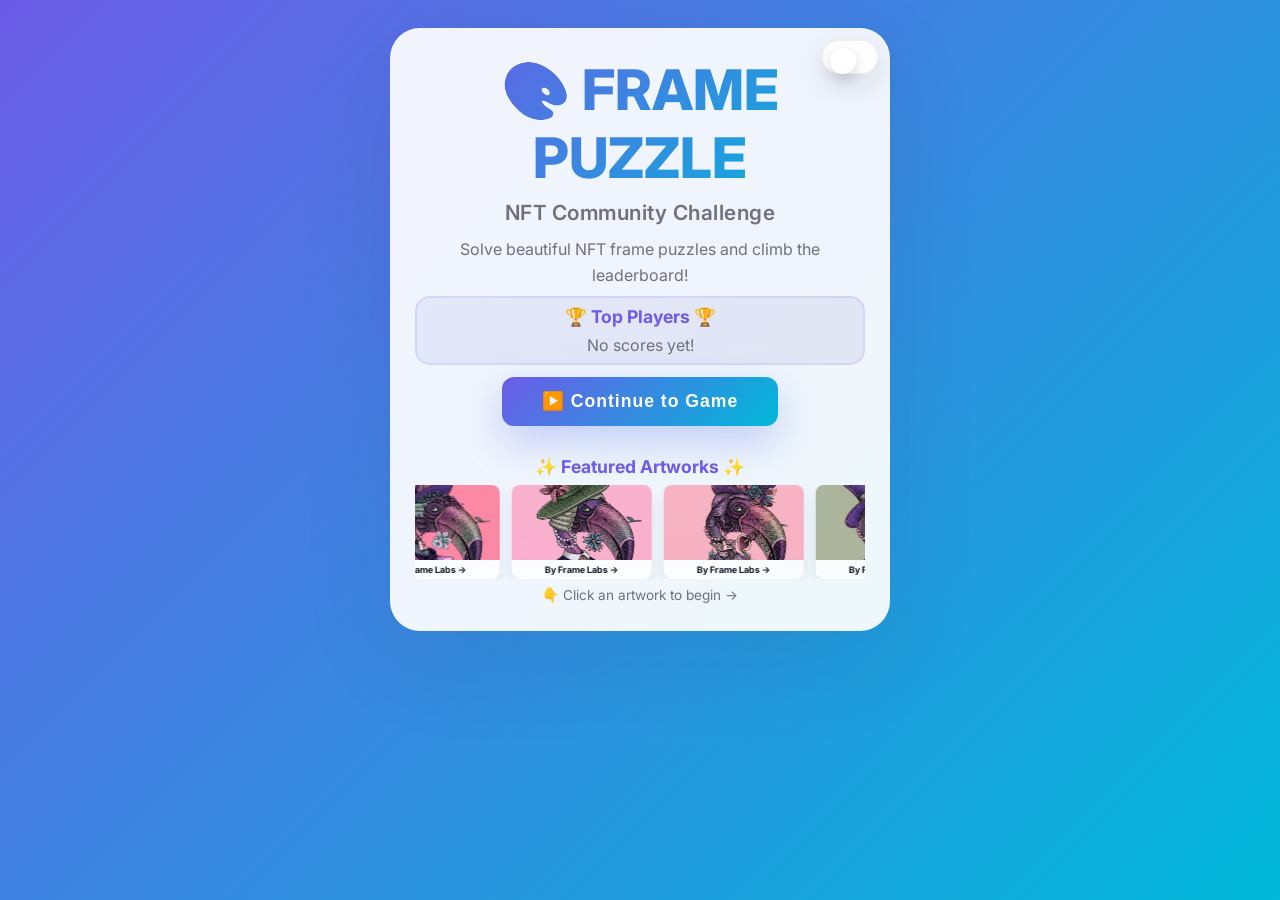
==== game.html @ 9a9d03a5 "first commit" ====
<!DOCTYPE html>
<html lang="en">
<head>
    <meta charset="UTF-8">
    <meta name="viewport" content="width=device-width, initial-scale=1.0">
    <title>🎨 Frame Puzzle - NFT Community</title>
    <link rel="stylesheet" href="styles.css">
    <link href="https://fonts.googleapis.com/css2?family=Inter:wght@400;600;700;800&display=swap" rel="stylesheet">
</head>
<body>
    <div class="background"></div>
    
    <!-- (toggle moved into frames) -->
    
    <!-- Start Screen -->
    <div class="start-screen" id="startScreen">
        <div class="start-modal">
            <div class="start-title">🎨 FRAME PUZZLE</div>
                <button id="darkModeToggle" class="dark-mode-toggle" onclick="toggleDarkMode()" aria-pressed="false" aria-label="Toggle dark mode" title="Toggle dark mode">
                    <span class="toggle-track" aria-hidden="true">
                        <span class="toggle-icon sun">☀️</span>
                        <span class="toggle-icon moon">🌙</span>
                        <span class="toggle-knob" aria-hidden="true"></span>
                    </span>
                </button>
            <div class="start-subtitle">NFT Community Challenge</div>
            <p class="start-description">Solve beautiful NFT frame puzzles and climb the leaderboard!</p>
            
            <!-- Leaderboard Section on Front Page -->
            <div class="front-page-leaderboard">
                <h3>🏆 Top Players 🏆</h3>
                <div class="leaderboard-list-front" id="leaderboardListFront"></div>
            </div>
            
            <!-- Action Buttons -->
            <div class="front-page-buttons">
                <button class="btn-start" onclick="goToGame()" aria-label="Continue to game" title="Continue to game">▶️ Continue to Game</button>
            </div>
            
            <!-- Art Gallery -->
            <div class="art-gallery" id="artGallery"></div>
            
            <p class="start-footer">👇 Click an artwork to begin →</p>
        </div>
    </div>
    
    <div class="container" id="gameContainer" style="display: none;">
            <div class="header">            <button class="btn-back" onclick="stopGame()" aria-label="Back" title="Back to home">←</button>            <div class="title">🎨 FRAME PUZZLE</div>
                <!-- dark-mode toggle is a single movable element (re-parented by JS) --> 
            <div class="subtitle">NFT Community Challenge</div>
            <div class="art-indicator" id="artIndicator">🎲 Ready to play</div>
        </div>

        <div class="stats-container">
            <div class="stat-box">
                <div class="stat-label">MOVES</div>
                <div class="stat-value" id="moveCount">0</div>
            </div>
            <div class="stat-box">
                <div class="stat-label">TIME</div>
                <div class="stat-value" id="timer">0:00</div>
            </div>
            <div class="stat-box">
                <div class="stat-label">BEST</div>
                <div class="stat-value" id="bestMoves">-</div>
            </div>
        </div>

        <div class="controls">
            <select class="difficulty-select" id="difficultySelect" onchange="changeDifficulty()">
                <option value="3">3×3 (Easy)</option>
                <option value="4" selected>4×4 (Medium)</option>
                <option value="5">5×5 (Hard)</option>
            </select>
            <button class="btn-primary" onclick="shufflePuzzle()">🔀 SHUFFLE</button>
            <button class="btn-secondary" onclick="resetGame()">🔄 RESET</button>
            <button class="btn-start-game" onclick="startTimer()">▶️ START</button>
            <button class="btn-stop" onclick="pauseGame()">⏹️ STOP</button>
        </div>

        <div class="puzzle-container">
            <div class="message" id="message"></div>
            <div class="puzzle-grid grid-4" id="puzzleGrid"></div>
            <div class="completion-badge" id="completionBadge">
                ✨ PUZZLE COMPLETED! ✨<br>
                <span id="finalStats"></span>
            </div>
        </div>

        <div id="imagePreview" class="image-preview" style="display: none;">
            <p>Complete Image Preview</p>
            <img id="previewImage" src="" alt="Complete puzzle preview">
        </div>

        <div class="keyboard-hint">
            💡 Click tiles or use arrow keys to move
        </div>

        <div class="leaderboard-section">
            <div class="leaderboard-title">🏆 LEADERBOARD 🏆</div>
            
            <div class="name-input-section">
                <input 
                    type="text" 
                    id="playerName" 
                    class="name-input" 
                    placeholder="Your X username (e.g., @nftfanatic)"
                    maxlength="20"
                >
                <button class="btn-name" onclick="submitScore()">Save Score</button>
            </div>
            
            <!-- Score Card Section -->
            <div class="x-post-section" id="xPostSection" style="display: none;">
                <div class="x-post-container">
                    <div class="x-post-header">🎉 Score Saved!</div>
                    <div class="x-post-content" id="xPostContent"></div>
                </div>
            </div>

            <div class="leaderboard-list" id="leaderboardList">
                <div class="empty-leaderboard">📊 No scores yet. Be the first!</div>
            </div>
        </div>
    <!-- Modal & Toast roots -->
    <div id="modalRoot"></div>
    <div id="toastRoot" aria-live="polite" aria-atomic="true"></div>

    <script src="script.js"></script>
</body>
</html>
---- styles.css ----
* {
    margin: 0;
    padding: 0;
    box-sizing: border-box;
}

:root {
    --font-sans: 'Inter', 'Segoe UI', Tahoma, Geneva, Verdana, sans-serif;
    --bg-gradient-1: #6C5CE7; /* indigo */
    --bg-gradient-2: #00B8D9; /* teal */
    --accent-1: #FF6B6B; /* warm accent */
    --accent-2: #F093FB; /* secondary accent */
    --text-primary: #0f1724;
    --text-secondary: #6b7280;
    --bg-primary: rgba(255,255,255,0.92);
    --bg-secondary: rgba(255,255,255,0.7);
    --border-color: rgba(108,92,231,0.12);
    --shadow-color: rgba(12,20,40,0.08);
    --glass-bg: rgba(255,255,255,0.55);
}

body.dark-mode {
    --bg-gradient-1: #1a1a2e;
    --bg-gradient-2: #16213e;
    --text-primary: #e0e0e0;
    --text-secondary: #b0b0b0;
    --bg-primary: #0f0f1e;
    --bg-secondary: #1a1a2e;
    --border-color: rgba(102, 126, 234, 0.3);
    --shadow-color: rgba(0, 0, 0, 0.5);
    --title-gradient-1: #667eea;
    --title-gradient-2: #764ba2;
    /* dark mode color tokens */
}

html {
    overflow-y: auto;
    height: 100%;
}

body {
    font-family: var(--font-sans);
    background: linear-gradient(135deg, var(--bg-gradient-1) 0%, var(--bg-gradient-2) 100%);
    min-height: 100vh;
    padding: 20px;
    color: var(--text-primary);
    transition: background 0.3s ease;
    -webkit-font-smoothing: antialiased;
    -moz-osx-font-smoothing: grayscale;
    overflow-y: auto;
}

.background {
    position: fixed;
    top: 0;
    left: 0;
    right: 0;
    bottom: 0;
    background: linear-gradient(135deg, var(--bg-gradient-1) 0%, var(--bg-gradient-2) 100%);
    z-index: -1;
    transition: background 0.3s ease;
}

/* Dark Mode Toggle (modern pill) */
.dark-mode-toggle {
    position: fixed;
    top: 14px;
    right: 14px;
    width: 56px;
    height: 34px;
    border-radius: 999px;
    background: rgba(255,255,255,0.14);
    border: 1px solid rgba(255,255,255,0.16);
    display: inline-flex;
    align-items: center;
    padding: 3px;
    cursor: pointer;
    z-index: 1100;
    transition: background 0.22s ease, transform 0.12s ease;
    box-shadow: 0 6px 18px rgba(2,6,23,0.10);
}

.dark-mode-toggle:hover { transform: scale(1.03); }

.dark-mode-toggle .toggle-track {
    position: relative;
    width: 100%;
    height: 100%;
    display: flex;
    align-items: center;
    justify-content: space-between;
    padding: 0 8px;
}

.dark-mode-toggle .toggle-icon {
    font-size: 15px;
    line-height: 1;
    pointer-events: none;
    user-select: none;
    transition: opacity 0.18s ease, transform 0.18s ease;
}

/* show sun in light mode, moon in dark mode */
.dark-mode-toggle .toggle-icon.sun { color: #FFD166; opacity: 1; transform: translateX(0); }
.dark-mode-toggle .toggle-icon.moon { color: #6C5CE7; opacity: 0; transform: translateX(6px); }

.dark-mode-toggle .toggle-knob {
    position: absolute;
    width: 26px;
    height: 26px;
    border-radius: 50%;
    background: #fff;
    top: 4px;
    left: 4px;
    box-shadow: 0 6px 14px rgba(2,6,23,0.14);
    transition: transform 0.22s cubic-bezier(.2,.9,.3,1), background 0.22s ease, left 0.22s ease;
}

.dark-mode-toggle.on {
    background: rgba(20,20,30,0.92);
    border-color: rgba(255,255,255,0.06);
}

.dark-mode-toggle.on .toggle-knob {
    transform: translateX(22px);
    background: linear-gradient(135deg,#222,#0b0b10);
}

.dark-mode-toggle.on .toggle-icon.sun { opacity: 0; transform: translateX(-6px); }
.dark-mode-toggle.on .toggle-icon.moon { opacity: 1; transform: translateX(0); color: #FFD1FA; }

.dark-mode-toggle:focus-visible {
    outline: 3px solid rgba(102,126,234,0.22);
    outline-offset: 4px;
    border-radius: 999px;
}

/* Position toggle inside white frames when `in-frame` class is used */
.dark-mode-toggle.in-frame {
    position: absolute;
    top: 12px;
    right: 12px;
    z-index: 1200;
}

/* If a toggle element exists inside the frames, position it absolutely there */
.start-modal .dark-mode-toggle,
.container .dark-mode-toggle {
    position: absolute;
    top: 12px;
    right: 12px;
    z-index: 1200;
}

/* Ensure toggle is visually distinct when placed inside frames */
.start-modal .dark-mode-toggle,
.header .dark-mode-toggle {
    background: rgba(255,255,255,0.9);
    border: 1px solid rgba(15,23,36,0.06);
    box-shadow: 0 10px 30px rgba(2,6,23,0.12);
    color: var(--text-primary);
}

/* header-size/positioning adaptations handled by layout (no inline overrides) */

/* Align dark-mode toggle vertically with the back button on the game page */
#gameContainer .dark-mode-toggle,
#gameContainer .dark-mode-toggle.in-frame {
    position: absolute;
    top: 14px;
    right: 14px;
    z-index: 1200;
}

.btn-back {
    position: fixed;
    top: 14px;
    left: 14px;
    width: 44px;
    height: 44px;
    background: linear-gradient(135deg, var(--bg-gradient-1) 0%, var(--bg-gradient-2) 100%);
    color: white;
    border: none;
    border-radius: 12px;
    padding: 0;
    display: inline-flex;
    align-items: center;
    justify-content: center;
    font-weight: 800;
    cursor: pointer;
    font-size: 1.1em;
    transition: transform 0.18s ease, box-shadow 0.18s ease;
    z-index: 1100;
    box-shadow: 0 8px 22px rgba(0, 0, 0, 0.22);
}

.btn-back:hover {
    transform: scale(1.04);
    box-shadow: 0 10px 28px rgba(0, 0, 0, 0.28);
}

.btn-back:active {
    transform: scale(0.98);
}

/* removed legacy .dark-mode-toggle pseudo content; JS controls state now */

/* Start Screen */
.start-screen {
    position: fixed;
    top: 0;
    left: 0;
    right: 0;
    bottom: 0;
    background: linear-gradient(135deg, var(--bg-gradient-1) 0%, var(--bg-gradient-2) 100%);
    display: flex;
    justify-content: center;
    align-items: flex-start;
    z-index: 999;
    transition: opacity 0.3s ease;
    padding: 28px 18px; /* allow breathing room and scrolling */
    overflow-y: auto;
    -webkit-overflow-scrolling: touch;
}

.start-screen.hidden {
    display: none;
}

.start-modal {
    background: var(--bg-primary);
    border-radius: 30px;
    padding: 28px 25px;
    text-align: center;
    max-width: 500px;
    width: 90%;
    box-shadow: 0 30px 100px var(--shadow-color);
    animation: modalSlideIn 0.5s cubic-bezier(0.34, 1.56, 0.64, 1);
    max-height: calc(100vh - 20px);
    overflow-y: auto;
    overflow-x: hidden;
    position: relative;
}

/* Ensure modal content scrollbars are lightweight on touch devices */
.start-modal::-webkit-scrollbar { height: 8px; width: 8px; }
.start-modal::-webkit-scrollbar-thumb { background: rgba(0,0,0,0.12); border-radius: 6px; }

@media (max-width: 480px) {
    .start-modal { padding: 28px 18px; border-radius: 18px; }
}

@keyframes modalSlideIn {
    from {
        opacity: 0;
        transform: scale(0.9) translateY(20px);
    }
    to {
        opacity: 1;
        transform: scale(1) translateY(0);
    }
}

.start-title {
    font-size: 3.5em;
    font-weight: 800;
    background: linear-gradient(135deg, var(--bg-gradient-1) 0%, var(--bg-gradient-2) 100%);
    -webkit-background-clip: text;
    -webkit-text-fill-color: transparent;
    background-clip: text;
    margin-bottom: 8px;
}

.dark-mode .start-title {
    background: linear-gradient(135deg, var(--title-gradient-1) 0%, var(--title-gradient-2) 100%);
    -webkit-background-clip: text;
    -webkit-text-fill-color: transparent;
    background-clip: text;
}

.start-subtitle {
    font-size: 1.3em;
    color: var(--text-secondary);
    margin-bottom: 12px;
    font-weight: 600;
    letter-spacing: 0.5px;
}

.start-description {
    font-size: 1em;
    color: var(--text-secondary);
    margin-bottom: 8px;
    line-height: 1.6;
}

.btn-start {
    background: linear-gradient(135deg, var(--bg-gradient-1) 0%, var(--bg-gradient-2) 100%);
    color: white;
    border: none;
    padding: 14px 40px;
    font-size: 1.1em;
    font-weight: 800;
    border-radius: 12px;
    cursor: pointer;
    box-shadow: 0 15px 40px rgba(102, 126, 234, 0.35);
    transition: all 0.3s ease;
    letter-spacing: 1px;
    margin-bottom: 10px;
}

.btn-start:hover {
    transform: translateY(-5px);
    box-shadow: 0 20px 50px rgba(102, 126, 234, 0.5);
}

.btn-start:active {
    transform: translateY(-2px);
}

.start-footer {
    font-size: 0.85em;
    color: var(--text-secondary);
    margin-top: 8px;
}

.front-page-leaderboard {
    background: linear-gradient(135deg, rgba(102, 126, 234, 0.1) 0%, rgba(118, 75, 162, 0.1) 100%);
    border-radius: 15px;
    padding: 8px;
    margin: 6px 0;
    border: 2px solid var(--border-color);
}

.front-page-leaderboard h3 {
    text-align: center;
    color: var(--bg-gradient-1);
    margin-bottom: 8px;
    font-size: 1.1em;
}

.leaderboard-list-front {
    max-height: 250px;
    overflow-y: auto;
}

.front-page-buttons {
    display: flex;
    gap: 12px;
    justify-content: center;
    margin: 12px 0 20px 0;
}

.btn-continue-game,
.btn-more-entries {
    padding: 14px 24px;
    border: none;
    border-radius: 12px;
    font-weight: 700;
    cursor: pointer;
    font-size: 0.95em;
    transition: all 0.3s ease;
    flex: 1;
    max-width: 200px;
}

.btn-continue-game {
    background: linear-gradient(135deg, #667eea 0%, #764ba2 100%);
    color: white;
    box-shadow: 0 4px 15px rgba(102, 126, 234, 0.3);
}

.btn-continue-game:hover {
    transform: translateY(-3px);
    box-shadow: 0 8px 25px rgba(102, 126, 234, 0.5);
}

.btn-more-entries {
    background: linear-gradient(135deg, #f093fb 0%, #f5576c 100%);
    color: white;
    box-shadow: 0 4px 15px rgba(245, 87, 108, 0.3);
}

.btn-more-entries:hover {
    transform: translateY(-3px);
    box-shadow: 0 8px 25px rgba(245, 87, 108, 0.5);
}

.art-gallery {
    margin: 6px 0 4px 0;
    max-height: 130px;
    overflow: hidden;
}

.gallery-title {
    font-size: 1.1em;
    font-weight: 700;
    color: var(--bg-gradient-1);
    text-align: center;
    margin-bottom: 8px;
}

.gallery-grid {
    display: grid;
    grid-template-columns: repeat(3, 1fr);
    gap: 12px;
}

/* Film-strip / marquee styles */
.film-strip {
    width: 100%;
    overflow: hidden;
    margin: 0;
}
.film-track {
    display: flex;
    gap: 12px;
    align-items: center;
    animation: none;
    will-change: transform;
}
.film-item {
    flex: 0 0 auto;
    width: 140px;
    border-radius: 8px;
    overflow: hidden;
    cursor: pointer;
    background: var(--bg-secondary);
    box-shadow: 0 6px 15px rgba(0,0,0,0.08);
    transition: transform 0.18s ease;
}
.film-item:hover { transform: translateY(-4px); }
.film-img {
    width: 100%;
    height: 75px;
    object-fit: cover;
    display: block;
}
.film-artist {
    padding: 4px 6px;
    font-size: 0.75em;
    font-weight: 700;
    color: var(--text-primary);
    background: linear-gradient(180deg, rgba(255,255,255,0.02), rgba(255,255,255,0.03));
    text-align: center;
}

/* Ensure artist link text inside film items follows theme text color (visible in light & dark) */
.film-artist .artist-link {
    color: var(--text-primary);
    text-decoration: none;
}
.film-strip:hover .film-track { animation-play-state: paused; }

@keyframes filmScroll {
    from { transform: translateX(-50%); }
    to   { transform: translateX(0); }
}

@media (max-width: 700px) {
    .film-item { width: 160px; }
    .film-img { height: 100px; }
}

.film-item:focus-visible {
    outline: 3px solid rgba(102,126,234,0.28);
    outline-offset: 4px;
    border-radius: 8px;
}

.gallery-item {
    position: relative;
    cursor: pointer;
    border-radius: 10px;
    overflow: hidden;
    transition: transform 0.3s ease, box-shadow 0.3s ease;
    border: 2px solid var(--border-color);
}

.gallery-item:hover {
    transform: scale(1.05);
    box-shadow: 0 8px 20px rgba(102, 126, 234, 0.4);
}

.gallery-img {
    width: 100%;
    height: 120px;
    object-fit: cover;
    display: block;
}

.gallery-artist {
    position: absolute;
    bottom: 0;
    left: 0;
    right: 0;
    background: linear-gradient(to top, rgba(0, 0, 0, 0.8), transparent);
    padding: 8px;
    text-align: center;
}

.artist-link {
    font-size: 0.75em;
    color: white;
    text-decoration: none;
    font-weight: 700;
    display: block;
    transition: all 0.3s ease;
}

.artist-link:hover {
    color: var(--bg-gradient-1);
    text-decoration: underline;
}

.container {
    max-width: 700px;
    margin: 0 auto;
    background: var(--bg-primary);
    border-radius: 25px;
    padding: 40px;
    box-shadow: 0 25px 80px var(--shadow-color);
    backdrop-filter: blur(10px);
    transition: background 0.3s ease;
    position: relative;
}

.header {
    text-align: center;
    margin-bottom: 35px;
    position: relative;
}

.title {
    font-size: 3em;
    background: linear-gradient(135deg, var(--bg-gradient-1) 0%, var(--bg-gradient-2) 100%);
    -webkit-background-clip: text;
    -webkit-text-fill-color: transparent;
    background-clip: text;
    margin-bottom: 10px;
    font-weight: 800;
    text-shadow: none;
}

.subtitle {
    color: var(--text-secondary);
    font-size: 1.1em;
    margin-bottom: 15px;
    font-weight: 500;
}

.art-indicator {
    color: white;
    font-size: 0.95em;
    font-weight: 600;
    padding: 12px 20px;
    background: linear-gradient(135deg, var(--bg-gradient-1) 0%, var(--bg-gradient-2) 100%);
    border-radius: 10px;
    display: inline-block;
    box-shadow: 0 5px 15px rgba(102, 126, 234, 0.3);
}

.stats-container {
    display: grid;
    grid-template-columns: 1fr 1fr 1fr;
    gap: 15px;
    margin-bottom: 30px;
}

.stat-box {
    background: linear-gradient(135deg, var(--bg-gradient-1) 0%, var(--bg-gradient-2) 100%);
    color: white;
    padding: 20px;
    border-radius: 15px;
    text-align: center;
    box-shadow: 0 8px 20px rgba(102, 126, 234, 0.35);
}

.stat-label {
    font-size: 0.9em;
    opacity: 0.9;
    margin-bottom: 8px;
    font-weight: 600;
    letter-spacing: 1px;
}

.stat-value {
    font-size: 2em;
    font-weight: 800;
    line-height: 1;
}

.controls {
    display: grid;
    grid-template-columns: 1fr 1fr;
    gap: 12px;
    margin-bottom: 30px;
}

.difficulty-select {
    grid-column: 1 / -1;
    padding: 12px;
    border: 2px solid var(--bg-gradient-1);
    border-radius: 10px;
    font-size: 1em;
    cursor: pointer;
    background: var(--bg-primary);
    color: var(--text-primary);
    transition: all 0.3s ease;
    font-weight: 600;
}

.difficulty-select:hover {
    border-color: var(--bg-gradient-2);
    box-shadow: 0 5px 15px rgba(102, 126, 234, 0.25);
}

.difficulty-select:focus {
    outline: none;
    box-shadow: 0 0 0 3px rgba(102, 126, 234, 0.2);
}

button {
    padding: 14px 20px;
    border: none;
    border-radius: 10px;
    font-size: 1em;
    font-weight: 700;
    cursor: pointer;
    transition: all 0.3s ease;
    box-shadow: 0 6px 18px var(--shadow-color);
}

.btn-primary {
    background: linear-gradient(135deg, rgba(108,92,231,0.95) 0%, rgba(0,184,217,0.95) 100%);
    color: white;
    flex: 1;
    border: 1px solid rgba(255,255,255,0.06);
    backdrop-filter: blur(6px);
    box-shadow: 0 8px 28px rgba(108,92,231,0.18);
}

.btn-primary:hover {
    transform: translateY(-3px);
    box-shadow: 0 10px 25px rgba(102, 126, 234, 0.45);
}

.btn-primary:active {
    transform: translateY(-1px);
}

.btn-secondary {
    background: linear-gradient(180deg, rgba(255,255,255,0.78), rgba(255,255,255,0.66));
    color: var(--text-primary);
    flex: 1;
    border: 1px solid rgba(15,23,36,0.06);
    font-weight: 600;
    box-shadow: inset 0 1px 0 rgba(255,255,255,0.6);
}

.btn-secondary:hover {
    background: rgba(102, 126, 234, 0.1);
    border-color: var(--bg-gradient-1);
}

.btn-start-game {
    background: linear-gradient(135deg, #00D084 0%, #00B86C 100%);
    color: white;
    flex: 1;
    font-weight: 800;
    padding: 12px 18px;
    border-radius: 12px;
    box-shadow: 0 8px 24px rgba(0,184,217,0.14);
}

.btn-start-game:hover { transform: translateY(-4px); }
.btn-start-game:active { transform: translateY(-2px); }

.btn-stop {
    background: linear-gradient(135deg, var(--accent-1) 0%, #ee5a6f 100%);
    color: white;
    flex: 1;
    font-weight: 800;
    padding: 12px 18px;
    border-radius: 12px;
    box-shadow: 0 8px 24px rgba(255,107,107,0.14);
}
.btn-stop:hover { transform: translateY(-4px); }
.btn-stop:active { transform: translateY(-2px); }

.puzzle-container {
    background: var(--bg-secondary);
    border-radius: 20px;
    padding: 25px;
    margin-bottom: 30px;
    box-shadow: inset 0 2px 10px rgba(0, 0, 0, 0.05);
    border: 2px solid var(--border-color);
    transition: background 0.3s ease;
}

/* Modal and Toast styles */
.modal-backdrop {
    position: fixed;
    inset: 0;
    background: rgba(2,6,23,0.6);
    display: flex;
    align-items: center;
    justify-content: center;
    z-index: 2000;
    opacity: 0;
    animation: fadeInBackdrop 0.18s ease forwards;
}
.modal-window {
    background: var(--bg-primary);
    color: var(--text-primary);
    border-radius: 14px;
    padding: 20px;
    width: 90%;
    max-width: 520px;
    box-shadow: 0 20px 60px rgba(12,20,40,0.25);
    border: 1px solid var(--border-color);
    transform: translateY(12px) scale(0.98);
    opacity: 0;
    animation: popIn 0.22s 0.06s cubic-bezier(0.2, 0.9, 0.2, 1) forwards;
}
.modal-title { font-weight: 800; margin-bottom: 8px; }
.modal-body { margin-bottom: 16px; color: var(--text-secondary); line-height: 1.5; }
.modal-actions { display:flex; gap:12px; justify-content:flex-end; }
.modal-btn { padding:10px 14px; border-radius:10px; font-weight:700; cursor:pointer; }
.modal-btn.confirm { background: linear-gradient(135deg,var(--bg-gradient-1),var(--bg-gradient-2)); color:#fff; }
.modal-btn.cancel { background: transparent; border:1px solid var(--border-color); color:var(--text-primary); }

.modal-btn:focus-visible {
    outline: 3px solid rgba(102,126,234,0.22);
    outline-offset: 3px;
    border-radius: 10px;
}

@keyframes fadeInBackdrop {
    from { opacity: 0; }
    to { opacity: 1; }
}

@keyframes fadeOutBackdrop {
    from { opacity: 1; }
    to { opacity: 0; }
}

@keyframes popIn {
    from { opacity: 0; transform: translateY(14px) scale(0.98); }
    to   { opacity: 1; transform: translateY(0) scale(1); }
}

.toast {
    position: fixed;
    right: 24px;
    bottom: 24px;
    min-width: 220px;
    max-width: 360px;
    padding: 12px 16px;
    border-radius: 10px;
    color: #fff;
    box-shadow: 0 10px 30px rgba(2,6,23,0.3);
    z-index: 3000;
    opacity: 0;
    transform: translateY(10px);
    transition: all 0.35s ease;
}
.toast.show { opacity: 1; transform: translateY(0); }
.toast.success { background: linear-gradient(135deg,#00D084,#00B86C); }
.toast.error { background: linear-gradient(135deg,#FF6B6B,#EE5A6F); }
.toast.info { background: linear-gradient(135deg,#667EEA,#764BA2); }

/* Tweak front buttons */
.btn-continue-game { border: none; padding: 12px 18px; border-radius: 12px; font-weight: 800; }
.btn-more-entries { border: none; padding: 12px 18px; border-radius: 12px; font-weight: 700; }


.puzzle-grid {
    display: grid;
    gap: 10px;
    aspect-ratio: 1;
    padding: 15px;
    background: linear-gradient(135deg, var(--bg-secondary) 0%, rgba(102, 126, 234, 0.05) 100%);
    border-radius: 15px;
    box-shadow: inset 0 4px 15px rgba(0, 0, 0, 0.08);
}

.puzzle-grid.grid-3 {
    grid-template-columns: repeat(3, 1fr);
}

.puzzle-grid.grid-4 {
    grid-template-columns: repeat(4, 1fr);
}

.puzzle-grid.grid-5 {
    grid-template-columns: repeat(5, 1fr);
}

.tile {
    background-size: cover;
    background-position: center;
    border-radius: 12px;
    cursor: pointer;
    transition: all 0.15s cubic-bezier(0.34, 1.56, 0.64, 1);
    user-select: none;
    box-shadow: 0 8px 20px rgba(102, 126, 234, 0.35), inset 0 1px 2px rgba(255, 255, 255, 0.3);
    border: none;
    font-weight: 700;
    color: rgba(255, 255, 255, 0.95);
    text-shadow: 2px 2px 4px rgba(0, 0, 0, 0.6);
    font-size: 1.2em;
    display: flex;
    justify-content: center;
    align-items: center;
    position: relative;
}

.tile::before {
    content: '';
    position: absolute;
    inset: 0;
    background: linear-gradient(135deg, rgba(255, 255, 255, 0.1) 0%, transparent 100%);
    border-radius: 12px;
    pointer-events: none;
}

.tile:hover:not(.empty) {
    transform: scale(0.92) translateY(-2px);
    box-shadow: 0 12px 30px rgba(102, 126, 234, 0.5);
}

.tile:active:not(.empty) {
    transform: scale(0.88);
}

.tile.empty {
    background: radial-gradient(circle at 30% 30%, rgba(102, 126, 234, 0.15), rgba(102, 126, 234, 0.05));
    box-shadow: inset 0 4px 12px rgba(0, 0, 0, 0.1), inset 0 2px 4px rgba(102, 126, 234, 0.2);
    cursor: default;
    border: 3px dashed rgba(102, 126, 234, 0.4);
}

.tile.solved {
    border: 3px solid #ffd700;
    box-shadow: 0 0 30px rgba(255, 215, 0, 0.6), inset 0 0 15px rgba(255, 215, 0, 0.2);
}

.message {
    text-align: center;
    font-size: 1.15em;
    font-weight: 700;
    margin-bottom: 20px;
    min-height: 35px;
    color: var(--bg-gradient-1);
    animation: slideIn 0.4s cubic-bezier(0.34, 1.56, 0.64, 1);
    letter-spacing: 0.5px;
}

.message.success {
    color: #84fab0;
    font-size: 1.4em;
}

.message.error {
    color: #ff6b6b;
}

@keyframes slideIn {
    from {
        opacity: 0;
        transform: translateY(-15px);
    }
    to {
        opacity: 1;
        transform: translateY(0);
    }
}

.completion-badge {
    display: none;
    text-align: center;
    background: linear-gradient(135deg, #ffd89b 0%, #19547b 100%);
    color: white;
    padding: 25px;
    border-radius: 15px;
    margin-top: 20px;
    font-weight: 700;
    font-size: 1.2em;
    box-shadow: 0 10px 30px rgba(255, 215, 0, 0.3);
    letter-spacing: 1px;
}

.completion-badge.show {
    display: block;
    animation: slideIn 0.5s cubic-bezier(0.34, 1.56, 0.64, 1);
}

.keyboard-hint {
    text-align: center;
    color: var(--text-secondary);
    font-size: 0.9em;
    margin: 20px 0;
    font-weight: 500;
}

.image-preview {
    margin: 25px 0;
    padding: 20px;
    background: var(--bg-secondary);
    border-radius: 15px;
    text-align: center;
    border: 2px solid var(--border-color);
    transition: background 0.3s ease;
}

.image-preview p {
    color: var(--bg-gradient-1);
    margin-bottom: 12px;
    font-weight: 700;
}

.image-preview img {
    max-width: 100%;
    max-height: 350px;
    border-radius: 12px;
    box-shadow: 0 10px 30px var(--shadow-color);
    border: 3px solid var(--bg-primary);
}

.leaderboard-section {
    margin-top: 40px;
    padding-top: 30px;
    border-top: 3px solid rgba(102, 126, 234, 0.2);
}

.leaderboard-title {
    font-size: 1.6em;
    background: linear-gradient(135deg, var(--bg-gradient-1) 0%, var(--bg-gradient-2) 100%);
    -webkit-background-clip: text;
    -webkit-text-fill-color: transparent;
    background-clip: text;
    font-weight: 800;
    margin-bottom: 20px;
    text-align: center;
    letter-spacing: 1px;
}

.leaderboard-list {
    background: var(--bg-secondary);
    border-radius: 15px;
    overflow: hidden;
    box-shadow: inset 0 2px 10px rgba(0, 0, 0, 0.05);
    border: 2px solid var(--border-color);
    transition: background 0.3s ease;
}

.leaderboard-item {
    display: flex;
    align-items: center;
    padding: 15px 20px;
    border-bottom: 1px solid var(--border-color);
    transition: all 0.2s ease;
    background: var(--bg-primary);
}

.leaderboard-item:last-child {
    border-bottom: none;
}

.leaderboard-item:hover {
    background: var(--bg-secondary);
}

.leaderboard-item-front {
    display: flex;
    align-items: center;
    padding: 10px 12px;
    border-bottom: 1px solid var(--border-color);
    font-size: 0.9em;
    gap: 12px;
}

.leaderboard-item-front:last-child {
    border-bottom: none;
}

.leaderboard-item-front .medal {
    font-size: 1.2em;
    min-width: 30px;
}

.leaderboard-item-front .name {
    flex: 1;
    color: var(--text-primary);
    font-weight: 600;
}

.leaderboard-item-front .moves {
    color: var(--text-secondary);
    font-size: 0.85em;
}

.leaderboard-rank {
    font-weight: 800;
    color: var(--bg-gradient-1);
    min-width: 50px;
    text-align: center;
    font-size: 1.3em;
}

.leaderboard-rank.gold {
    color: #ffd700;
    font-size: 1.5em;
}

.leaderboard-rank.silver {
    color: #c0c0c0;
    font-size: 1.4em;
}

.leaderboard-rank.bronze {
    color: #cd7f32;
    font-size: 1.4em;
}

.leaderboard-name {
    flex: 1;
    margin-left: 20px;
    font-weight: 700;
    color: var(--text-primary);
    font-size: 1.05em;
}

.leaderboard-score {
    text-align: right;
    font-weight: 800;
    color: var(--bg-gradient-1);
    font-size: 1.15em;
}

.name-input-section {
    margin-bottom: 20px;
    display: flex;
    gap: 12px;
}

.name-input {
    flex: 1;
    padding: 12px 15px;
    border: 2px solid var(--bg-gradient-1);
    border-radius: 10px;
    font-size: 1em;
    color: var(--text-primary);
    font-weight: 600;
    transition: all 0.3s ease;
    background: var(--bg-primary);
}

.name-input::placeholder {
    color: var(--text-secondary);
    opacity: 0.6;
}

.name-input:focus {
    outline: none;
    box-shadow: 0 0 0 3px rgba(102, 126, 234, 0.2);
    border-color: var(--bg-gradient-2);
}

.btn-name {
    padding: 12px 20px;
    background: linear-gradient(135deg, var(--bg-gradient-1) 0%, var(--bg-gradient-2) 100%);
    color: white;
    border: none;
    border-radius: 10px;
    font-weight: 700;
    cursor: pointer;
    transition: all 0.3s ease;
    white-space: nowrap;
}

.btn-name:hover {
    transform: translateY(-3px);
    box-shadow: 0 8px 20px rgba(102, 126, 234, 0.4);
}

.btn-name:active {
    transform: translateY(-1px);
}

.empty-leaderboard {
    text-align: center;
    padding: 40px 20px;
    color: var(--text-secondary);
    font-size: 1.05em;
    background: var(--bg-primary);
}

/* ===== X POST SHARE SECTION ===== */
.x-post-section {
    margin-top: 25px;
    padding: 20px;
    background: linear-gradient(135deg, rgba(29, 161, 242, 0.1) 0%, rgba(102, 126, 234, 0.1) 100%);
    border-radius: 15px;
    border: 2px solid var(--bg-gradient-1);
    animation: slideIn 0.4s cubic-bezier(0.34, 1.56, 0.64, 1);
}

.x-post-container {
    background: var(--bg-primary);
    border-radius: 12px;
    padding: 20px;
    border: 2px solid var(--border-color);
}

.x-post-header {
    font-size: 1.2em;
    font-weight: 800;
    color: var(--bg-gradient-1);
    margin-bottom: 15px;
    text-align: center;
    letter-spacing: 0.5px;
}

.x-post-content {
    background: var(--bg-secondary);
    border-left: 4px solid var(--bg-gradient-1);
    padding: 15px;
    border-radius: 8px;
    margin-bottom: 15px;
    color: var(--text-primary);
    font-size: 0.95em;
    line-height: 1.6;
    word-wrap: break-word;
}

.score-card-preview {
    width: 100%;
    max-width: 400px;
    border-radius: 10px;
    margin-bottom: 15px;
    box-shadow: 0 8px 20px rgba(0, 0, 0, 0.2);
    display: block;
    margin-left: auto;
    margin-right: auto;
}

.score-card-container {
    text-align: center;
}

.score-card-actions {
    display: flex;
    gap: 12px;
    justify-content: center;
    margin-top: 15px;
}

.btn-download-only,
.btn-share-options {
    padding: 12px 20px;
    border: none;
    border-radius: 10px;
    font-weight: 700;
    cursor: pointer;
    transition: all 0.3s ease;
    font-size: 0.95em;
}

.btn-download-only {
    background: linear-gradient(135deg, #9b59b6 0%, #8e44ad 100%);
    color: white;
}

.btn-download-only:hover {
    transform: translateY(-3px);
    box-shadow: 0 8px 20px rgba(155, 89, 182, 0.4);
}

.btn-share-options {
    background: linear-gradient(135deg, #1DA1F2 0%, #0088cc 100%);
    color: white;
}

.btn-share-options:hover {
    transform: translateY(-3px);
    box-shadow: 0 8px 20px rgba(29, 161, 242, 0.4);
}

.x-post-options {
    margin-top: 20px;
    padding: 20px;
    background: linear-gradient(135deg, rgba(29, 161, 242, 0.1) 0%, rgba(102, 126, 234, 0.1) 100%);
    border-radius: 15px;
    border: 2px solid var(--bg-gradient-1);
}

.x-post-text-section {
    background: var(--bg-primary);
    border-radius: 12px;
    padding: 15px;
    margin-bottom: 15px;
    border: 2px solid var(--border-color);
}

.x-post-text-label {
    font-weight: 700;
    color: var(--bg-gradient-1);
    margin-bottom: 10px;
}

.x-post-text {
    background: var(--bg-secondary);
    border-left: 4px solid var(--bg-gradient-1);
    padding: 12px;
    border-radius: 8px;
    color: var(--text-primary);
    font-size: 0.9em;
    line-height: 1.6;
    font-family: 'Courier New', monospace;
    word-wrap: break-word;
    white-space: pre-wrap;
}

.x-post-sharing-actions {
    display: flex;
    gap: 12px;
    justify-content: center;
}

.post-text {
    font-family: 'Courier New', monospace;
    white-space: pre-wrap;
    word-wrap: break-word;
}

.x-post-actions {
    display: flex;
    gap: 12px;
    justify-content: center;
}

.btn-share-x,
.btn-copy-post {
    padding: 12px 20px;
    border: none;
    border-radius: 10px;
    font-weight: 700;
    cursor: pointer;
    transition: all 0.3s ease;
    font-size: 0.95em;
}

.btn-share-x {
    background: linear-gradient(135deg, #1DA1F2 0%, #0088cc 100%);
    color: white;
}

.btn-share-x:hover {
    transform: translateY(-3px);
    box-shadow: 0 8px 20px rgba(29, 161, 242, 0.4);
}

.btn-copy-post {
    background: var(--bg-secondary);
    color: var(--bg-gradient-1);
    border: 2px solid var(--bg-gradient-1);
}

.btn-copy-post:hover {
    transform: translateY(-3px);
    box-shadow: 0 8px 20px rgba(102, 126, 234, 0.3);
    background: var(--border-color);
}

.btn-share-x:active,
.btn-copy-post:active {
    transform: translateY(-1px);
}

.btn-download-card {
    background: linear-gradient(135deg, #9b59b6 0%, #8e44ad 100%);
    color: white;
    padding: 12px 20px;
    border: none;
    border-radius: 10px;
    font-weight: 700;
    cursor: pointer;
    transition: all 0.3s ease;
    font-size: 0.95em;
}

.btn-download-card:hover {
    transform: translateY(-3px);
    box-shadow: 0 8px 20px rgba(155, 89, 182, 0.4);
}

.btn-download-card:active {
    transform: translateY(-1px);
}

@media (max-width: 600px) {
    .container {
        padding: 25px;
    }

    .title {
        font-size: 2em;
    }

    .stats-container {
        grid-template-columns: 1fr 1fr;
    }

    .stat-box {
        padding: 15px;
    }

    .stat-value {
        font-size: 1.6em;
    }

    .puzzle-grid {
        gap: 8px;
        padding: 12px;
    }

    .tile {
        font-size: 1em;
    }
}
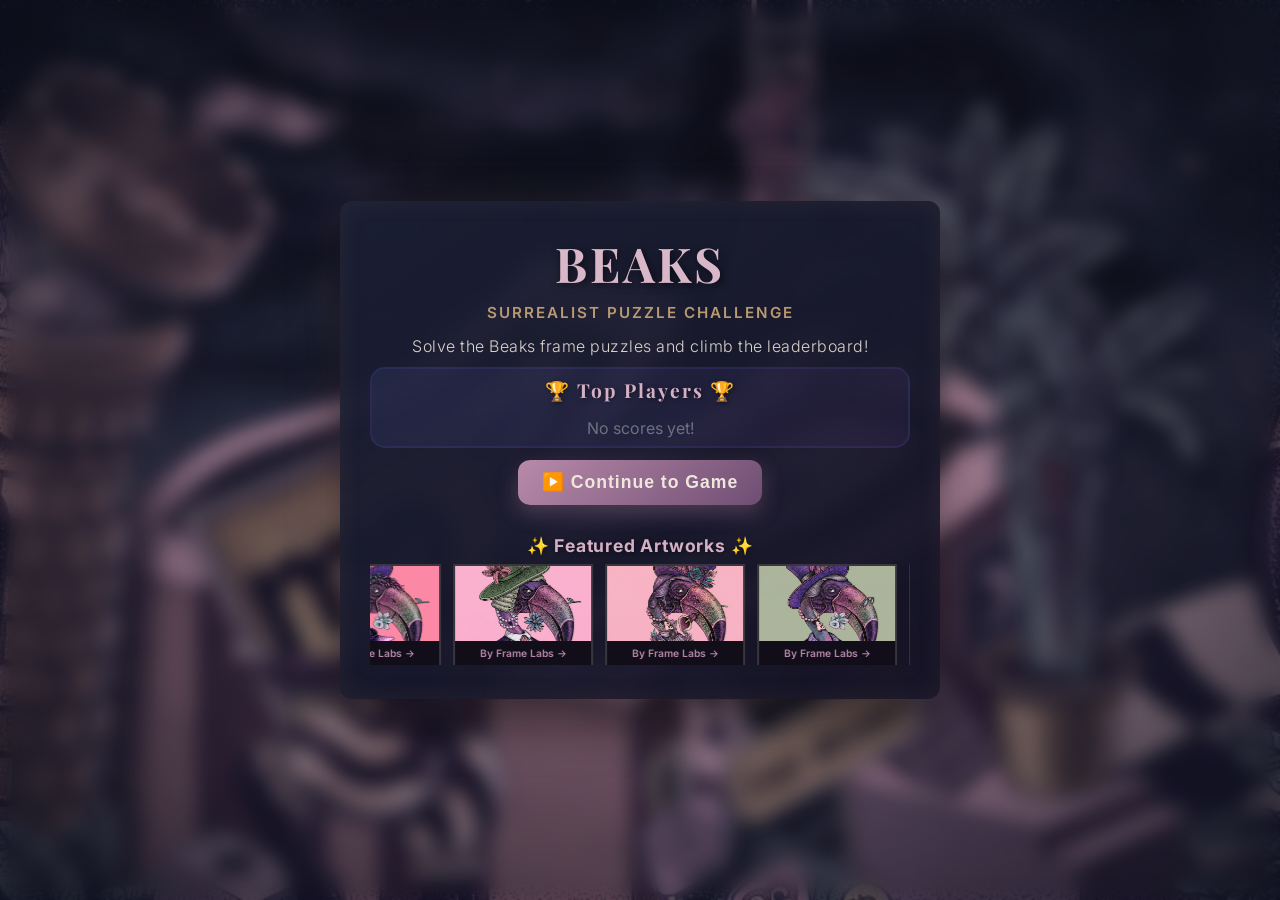
==== commit 01052e88: "first version_ Leola" ====
--- a/game.html
+++ b/game.html
@@ -3,9 +3,11 @@
 <head>
     <meta charset="UTF-8">
     <meta name="viewport" content="width=device-width, initial-scale=1.0">
-    <title>🎨 Frame Puzzle - NFT Community</title>
+    <title>Beaks</title>
     <link rel="stylesheet" href="styles.css">
+    <link rel="stylesheet" href="beaks-theme.css">
     <link href="https://fonts.googleapis.com/css2?family=Inter:wght@400;600;700;800&display=swap" rel="stylesheet">
+    <link href="https://fonts.googleapis.com/css2?family=Playfair+Display:wght@400;600;700&display=swap" rel="stylesheet">
 </head>
 <body>
     <div class="background"></div>
@@ -15,16 +17,9 @@
     <!-- Start Screen -->
     <div class="start-screen" id="startScreen">
         <div class="start-modal">
-            <div class="start-title">🎨 FRAME PUZZLE</div>
-                <button id="darkModeToggle" class="dark-mode-toggle" onclick="toggleDarkMode()" aria-pressed="false" aria-label="Toggle dark mode" title="Toggle dark mode">
-                    <span class="toggle-track" aria-hidden="true">
-                        <span class="toggle-icon sun">☀️</span>
-                        <span class="toggle-icon moon">🌙</span>
-                        <span class="toggle-knob" aria-hidden="true"></span>
-                    </span>
-                </button>
-            <div class="start-subtitle">NFT Community Challenge</div>
-            <p class="start-description">Solve beautiful NFT frame puzzles and climb the leaderboard!</p>
+            <div class="start-title">BEAKS</div>
+            <div class="start-subtitle">Surrealist Puzzle Challenge</div>
+            <p class="start-description">Solve the Beaks frame puzzles and climb the leaderboard!</p>
             
             <!-- Leaderboard Section on Front Page -->
             <div class="front-page-leaderboard">
@@ -39,15 +34,12 @@
             
             <!-- Art Gallery -->
             <div class="art-gallery" id="artGallery"></div>
-            
-            <p class="start-footer">👇 Click an artwork to begin →</p>
         </div>
     </div>
     
     <div class="container" id="gameContainer" style="display: none;">
-            <div class="header">            <button class="btn-back" onclick="stopGame()" aria-label="Back" title="Back to home">←</button>            <div class="title">🎨 FRAME PUZZLE</div>
-                <!-- dark-mode toggle is a single movable element (re-parented by JS) --> 
-            <div class="subtitle">NFT Community Challenge</div>
+            <div class="header">            <button class="btn-back" onclick="stopGame()" aria-label="Back" title="Back to home">←</button>            <div class="title">BEAKS</div>
+            <div class="subtitle">Surrealist Puzzle Challenge</div>
             <div class="art-indicator" id="artIndicator">🎲 Ready to play</div>
         </div>
 
--- a/beaks-theme.css
+++ b/beaks-theme.css
@@ -0,0 +1,813 @@
+/* ========================================
+   🎨 BEAKS THEME - Surrealist Dreamscape UI
+   CSS Theme Layer (Logic-Preserving Override)
+   ======================================== */
+
+/* ========== 1. GLOBAL FOUNDATION ========== */
+
+:root {
+    --midnight-purple: #141224;
+    --dusty-rose: #B88AAA;
+    --gold-accent: #B89A72;
+    --soft-cream: #EFE7DD;
+    --deep-navy: #1B1F34;
+    --rose-dark: #7C5A79;
+}
+
+/* SVG Filter Definition for Stippled Texture */
+svg[id="stipple-filter"] {
+    display: none;
+}
+
+html {
+    height: 100%;
+}
+
+body {
+    background-image: url('assets/nft-art/beak.jpg');
+    background-attachment: fixed;
+    background-size: cover;
+    background-position: center;
+    background-repeat: no-repeat;
+    position: relative;
+    min-height: 100vh;
+    width: 100%;
+    display: flex;
+    flex-direction: column;
+    padding: 0;
+    margin: 0;
+    overflow: hidden;
+}
+
+/* Outer blur effect - blurs content outside the game container */
+body::before {
+    content: '';
+    position: fixed;
+    top: 0;
+    left: 0;
+    right: 0;
+    bottom: 0;
+    background: radial-gradient(
+        ellipse 900px 650px at center,
+        rgba(0, 0, 0, 0) 0%,
+        rgba(20, 18, 36, 0.34) 52%,
+        rgba(14, 16, 30, 0.72) 100%
+    );
+    pointer-events: none;
+    z-index: 0;
+}
+
+/* Secondary backdrop filter for subtle blur on outer edges */
+body::after {
+    content: '';
+    position: fixed;
+    top: 0;
+    left: 0;
+    right: 0;
+    bottom: 0;
+    background:
+        radial-gradient(
+            ellipse 980px 720px at center,
+            transparent 0%,
+            rgba(20, 18, 36, 0.18) 58%,
+            rgba(12, 14, 28, 0.5) 100%
+        );
+    backdrop-filter: blur(10px) saturate(0.78);
+    pointer-events: none;
+    z-index: 0;
+}
+
+/* Ensure content sits above vignette */
+.background,
+.start-screen,
+.container,
+#gameContainer {
+    position: relative;
+    z-index: 2;
+    width: 100%;
+    height: 100%;
+    max-width: none;
+    margin: 0;
+    padding: 0;
+}
+
+.start-screen {
+    display: flex;
+    align-items: center;
+    justify-content: center;
+    min-height: 100vh;
+    background: transparent;
+}
+
+#gameContainer {
+    display: flex;
+    flex-direction: column;
+    overflow-y: auto;
+    background: transparent;
+}
+
+/* ========== 2. STIPPLED TEXTURE EFFECT ========== */
+
+/* Create grainy texture overlay using CSS backdrop-filter + noise SVG */
+.start-modal,
+.puzzle-container,
+.stat-box,
+.controls,
+.leaderboard-section {
+    background-image: 
+        url('data:image/svg+xml;charset=utf8,<svg xmlns="http://www.w3.org/2000/svg" width="400" height="400"><filter id="noise"><feTurbulence type="fractalNoise" baseFrequency="0.9" numOctaves="4" result="noise" /></filter><rect width="400" height="400" fill="white" filter="url(%23noise)" opacity="0.03"/></svg>');
+    background-repeat: repeat;
+    background-size: 200px 200px;
+}
+
+/* ========== 3. START SCREEN & MODALS ========== */
+
+.start-modal {
+    background: linear-gradient(145deg, rgba(27, 31, 52, 0.94) 0%, rgba(20, 18, 36, 0.95) 100%) !important;
+    border: none !important;
+    box-shadow:
+        0 22px 48px rgba(0, 0, 0, 0.52),
+        0 0 46px rgba(184, 138, 170, 0.16),
+        inset 0 0 26px rgba(184, 154, 114, 0.08);
+    border-radius: 12px;
+    backdrop-filter: blur(8px);
+    width: 90%;
+    max-width: 600px;
+    padding: 30px;
+    margin: 0 auto;
+}
+
+.start-title {
+    font-family: 'Playfair Display', serif !important;
+    color: #D8B8C8 !important;
+    font-size: 3em !important;
+    font-weight: 700 !important;
+    letter-spacing: 3px;
+    text-shadow: 2px 2px 8px rgba(0, 0, 0, 0.6);
+    background: none !important;
+    -webkit-background-clip: unset !important;
+    background-clip: unset !important;
+    -webkit-text-fill-color: #D8B8C8 !important;
+}
+
+.start-subtitle {
+    color: var(--gold-accent) !important;
+    font-size: 0.95em !important;
+    letter-spacing: 2px;
+    text-transform: uppercase;
+}
+
+.start-description {
+    color: var(--soft-cream) !important;
+    font-size: 1em !important;
+    font-weight: 300;
+    letter-spacing: 0.5px;
+    opacity: 0.9;
+}
+
+.front-page-leaderboard h3 {
+    color: #D3B0C3 !important;
+    font-family: 'Playfair Display', serif !important;
+    font-size: 1.2em !important;
+    letter-spacing: 2px;
+    text-shadow: 1px 1px 4px rgba(0, 0, 0, 0.5);
+    margin-bottom: 15px;
+}
+
+/* ========== 4. HEADER & STATS ========== */
+
+.header {
+    background: linear-gradient(180deg, rgba(20, 18, 36, 0.82) 0%, rgba(27, 31, 52, 0.9) 100%);
+    border: none;
+    padding: 20px !important;
+    flex-shrink: 0;
+    box-shadow: 0 10px 24px rgba(0, 0, 0, 0.54), inset 0 0 18px rgba(184, 138, 170, 0.08);
+}
+
+.title {
+    font-family: 'Playfair Display', serif !important;
+    color: #D8B8C8 !important;
+    font-size: 2.2em !important;
+    letter-spacing: 2px;
+    text-shadow: 2px 2px 6px rgba(0, 0, 0, 0.8);
+    background: none !important;
+    -webkit-background-clip: unset !important;
+    background-clip: unset !important;
+    -webkit-text-fill-color: #D8B8C8 !important;
+}
+
+.subtitle {
+    color: var(--gold-accent) !important;
+    font-size: 0.85em !important;
+    letter-spacing: 1px;
+    text-transform: uppercase;
+}
+
+.art-indicator {
+    color: var(--soft-cream) !important;
+    font-size: 0.9em;
+    margin-top: 8px;
+    padding: 10px 18px !important;
+    background: linear-gradient(135deg, rgba(184, 138, 170, 0.55) 0%, rgba(124, 90, 121, 0.75) 100%) !important;
+    border-radius: 999px !important;
+    box-shadow: 0 8px 18px rgba(0, 0, 0, 0.36), 0 0 12px rgba(184, 138, 170, 0.25) !important;
+}
+
+.gallery-title {
+    color: #D3B0C3 !important;
+    letter-spacing: 0.8px;
+    text-shadow: 1px 1px 4px rgba(0, 0, 0, 0.45);
+}
+
+.stat-box {
+    background: linear-gradient(135deg, rgba(184, 138, 170, 0.18) 0%, rgba(184, 154, 114, 0.14) 100%) !important;
+    border: none !important;
+    box-shadow:
+        inset 0 0 20px rgba(184, 138, 170, 0.14),
+        0 8px 16px rgba(0, 0, 0, 0.42),
+        0 2px 6px rgba(184, 154, 114, 0.1);
+    border-radius: 12px !important;
+}
+
+.stat-label {
+    color: var(--gold-accent) !important;
+    font-size: 0.8em !important;
+    letter-spacing: 1px;
+    text-transform: uppercase;
+    font-weight: 600;
+}
+
+.stat-value {
+    font-family: 'Playfair Display', serif !important;
+    color: var(--dusty-rose) !important;
+    font-size: 2.2em !important;
+    font-weight: 700;
+    letter-spacing: 1px;
+}
+
+/* ========== 5. BUTTONS ========== */
+
+.btn-primary,
+.btn-start,
+.btn-name,
+.btn-start-game {
+    background: linear-gradient(135deg, #B88AAA 0%, #6F4E73 100%) !important;
+    color: var(--soft-cream) !important;
+    border: none !important;
+    font-weight: 600;
+    letter-spacing: 1px;
+    border-radius: 12px !important;
+    box-shadow: 0 8px 20px rgba(184, 138, 170, 0.34), 0 2px 8px rgba(0, 0, 0, 0.28);
+    transition: all 0.4s cubic-bezier(0.34, 1.56, 0.64, 1);
+    position: relative;
+    overflow: hidden;
+    padding: 12px 24px !important;
+}
+
+.btn-primary::before,
+.btn-start::before,
+.btn-name::before,
+.btn-start-game::before {
+    content: '';
+    position: absolute;
+    top: 0;
+    left: -100%;
+    width: 100%;
+    height: 100%;
+    background: url('data:image/svg+xml;charset=utf8,<svg xmlns="http://www.w3.org/2000/svg" width="100" height="100"><filter id="noise"><feTurbulence type="fractalNoise" baseFrequency="0.7" numOctaves="3" result="noise" /></filter><rect width="100" height="100" fill="white" filter="url(%23noise)" opacity="0.15"/></svg>');
+    background-repeat: repeat;
+    transition: left 0.6s ease;
+    pointer-events: none;
+}
+
+.btn-primary:hover,
+.btn-start:hover,
+.btn-name:hover,
+.btn-start-game:hover {
+    transform: translateY(-3px);
+    box-shadow: 0 12px 30px rgba(184, 138, 170, 0.48), 0 4px 12px rgba(0, 0, 0, 0.35);
+}
+
+.btn-primary:hover::before,
+.btn-start:hover::before,
+.btn-name:hover::before,
+.btn-start-game:hover::before {
+    left: 100%;
+}
+
+.btn-secondary,
+.btn-stop {
+    background: rgba(27, 31, 52, 0.78) !important;
+    color: var(--gold-accent) !important;
+    border: none !important;
+    border-radius: 12px !important;
+    font-weight: 600;
+    letter-spacing: 1px;
+    transition: all 0.4s cubic-bezier(0.34, 1.56, 0.64, 1);
+    box-shadow: 0 6px 18px rgba(0, 0, 0, 0.42), 0 2px 8px rgba(184, 154, 114, 0.18);
+    padding: 12px 24px !important;
+}
+
+.btn-secondary:hover,
+.btn-stop:hover {
+    background: rgba(184, 154, 114, 0.28) !important;
+    color: #E7D9C9 !important;
+    box-shadow: 0 10px 28px rgba(0, 0, 0, 0.5), 0 4px 12px rgba(184, 138, 170, 0.26);
+    transform: translateY(-2px);
+}
+
+.btn-back {
+    background: rgba(217, 143, 181, 0.15) !important;
+    color: var(--gold-accent) !important;
+    border: none !important;
+    font-size: 1.2em !important;
+    padding: 8px 14px !important;
+    border-radius: 10px !important;
+    transition: all 0.3s ease;
+    box-shadow: 0 4px 12px rgba(0, 0, 0, 0.3), 0 2px 6px rgba(217, 143, 181, 0.2);
+}
+
+.btn-back:hover {
+    background: rgba(217, 143, 181, 0.25) !important;
+    color: var(--dusty-rose) !important;
+    box-shadow: 0 6px 16px rgba(0, 0, 0, 0.4), 0 2px 8px rgba(217, 143, 181, 0.4);
+    transform: translateY(-1px);
+}
+
+/* ========== 6. PUZZLE BOARD ========== */
+
+.puzzle-container {
+    background: linear-gradient(145deg, rgba(20, 18, 36, 0.86) 0%, rgba(27, 31, 52, 0.86) 100%) !important;
+    border: none !important;
+    border-radius: 12px;
+    box-shadow:
+        0 0 44px rgba(184, 154, 114, 0.25),
+        0 15px 40px rgba(0, 0, 0, 0.62),
+        inset 0 0 30px rgba(184, 138, 170, 0.08);
+    flex: 1;
+    display: flex;
+    flex-direction: column;
+    justify-content: center;
+    align-items: center;
+    padding: 20px !important;
+    margin: 20px !important;
+}
+
+.puzzle-grid {
+    background: linear-gradient(135deg, rgba(12, 14, 28, 0.82) 0%, rgba(20, 18, 36, 0.82) 100%) !important;
+    border: 1px solid rgba(184, 154, 114, 0.22) !important;
+    gap: 6px !important;
+    padding: 12px !important;
+    border-radius: 1px;
+    width: 100%;
+    max-width: 500px;
+    aspect-ratio: 1;
+}
+
+.tile {
+    background-size: cover;
+    background-position: center;
+    background-repeat: no-repeat;
+    border: none !important;
+    border-radius: 1px;
+    color: var(--soft-cream) !important;
+    font-family: 'Playfair Display', serif;
+    font-size: 1.3em !important;
+    font-weight: 700;
+    box-shadow: 0 4px 12px rgba(217, 143, 181, 0.4), inset 0 1px 0 rgba(255, 255, 255, 0.2);
+    
+    /* CRITICAL: Smooth, weighted motion */
+    transition: transform 0.35s cubic-bezier(0.34, 1.56, 0.64, 1), 
+                box-shadow 0.35s cubic-bezier(0.34, 1.56, 0.64, 1);
+    
+    cursor: grab;
+    user-select: none;
+}
+
+.tile:active:not(.empty) {
+    cursor: grabbing;
+    transform: scale(0.92) !important;
+    box-shadow: 0 2px 8px rgba(217, 143, 181, 0.6), inset 0 1px 0 rgba(255, 255, 255, 0.3);
+}
+
+.tile:hover:not(.empty) {
+    transform: translateY(-2px);
+    box-shadow: 0 6px 18px rgba(217, 143, 181, 0.5), inset 0 1px 0 rgba(255, 255, 255, 0.3);
+}
+
+.tile.empty {
+    background: transparent !important;
+    border: 1px dashed rgba(184, 154, 114, 0.56) !important;
+    box-shadow: inset 0 0 10px rgba(184, 154, 114, 0.14);
+    cursor: default;
+}
+
+.tile.solved {
+    background-image: linear-gradient(135deg, var(--gold-accent) 0%, #A08247 100%) !important;
+    background-size: auto;
+    box-shadow: 0 4px 15px rgba(201, 163, 93, 0.5), inset 0 1px 0 rgba(255, 255, 255, 0.2);
+    text-shadow: 1px 1px 3px rgba(0, 0, 0, 0.3);
+}
+
+/* ========== 7. MESSAGE & FEEDBACK ========== */
+
+.message {
+    color: var(--gold-accent) !important;
+    font-family: 'Playfair Display', serif !important;
+    font-size: 1.1em !important;
+    letter-spacing: 1px;
+    text-shadow: 1px 1px 4px rgba(0, 0, 0, 0.5);
+}
+
+.message.success {
+    color: var(--dusty-rose) !important;
+    font-size: 1.3em !important;
+    text-shadow: 0 0 15px rgba(217, 143, 181, 0.4);
+}
+
+.message.error {
+    color: #E88BA8 !important;
+}
+
+.completion-badge {
+    background: linear-gradient(135deg, var(--gold-accent) 0%, var(--dusty-rose) 100%) !important;
+    color: var(--midnight-purple) !important;
+    border: 2px solid rgba(217, 143, 181, 0.3);
+    font-family: 'Playfair Display', serif;
+    font-weight: 700;
+    letter-spacing: 1px;
+    box-shadow: 0 8px 30px rgba(201, 163, 93, 0.4);
+    border-radius: 1px;
+}
+
+/* ========== 8. CONTROLS SECTION ========== */
+
+.controls {
+    background: linear-gradient(145deg, rgba(20, 18, 36, 0.82) 0%, rgba(27, 31, 52, 0.86) 100%) !important;
+    border: none !important;
+    border-radius: 12px !important;
+    padding: 15px !important;
+    display: grid !important;
+    grid-template-columns: repeat(2, minmax(0, 1fr));
+    gap: 10px;
+    align-items: center;
+    box-shadow:
+        0 8px 24px rgba(0, 0, 0, 0.42),
+        inset 0 0 20px rgba(184, 138, 170, 0.06);
+    flex-shrink: 0;
+}
+
+.controls .custom-select,
+.controls .difficulty-select {
+    grid-column: 1 / -1;
+    width: 100% !important;
+    max-width: none;
+}
+
+.controls .btn-primary,
+.controls .btn-secondary,
+.controls .btn-start-game,
+.controls .btn-stop {
+    width: 100%;
+    justify-content: center;
+}
+
+.difficulty-select {
+    background: linear-gradient(135deg, rgba(184, 138, 170, 0.22) 0%, rgba(184, 154, 114, 0.18) 100%) !important;
+    color: var(--soft-cream) !important;
+    border: none !important;
+    border-radius: 12px !important;
+    padding: 10px 16px !important;
+    font-weight: 600;
+    cursor: pointer;
+    transition: all 0.3s ease;
+    box-shadow:
+        inset 0 0 16px rgba(184, 138, 170, 0.12),
+        0 8px 16px rgba(0, 0, 0, 0.42),
+        0 2px 6px rgba(184, 154, 114, 0.12);
+}
+
+.difficulty-select:hover {
+    background: linear-gradient(135deg, rgba(184, 138, 170, 0.32) 0%, rgba(184, 154, 114, 0.28) 100%) !important;
+    box-shadow: 0 8px 20px rgba(0, 0, 0, 0.4), 0 2px 8px rgba(184, 138, 170, 0.24);
+    transform: translateY(-1px);
+}
+
+.difficulty-select:focus {
+    outline: none;
+    box-shadow: 0 0 20px rgba(217, 143, 181, 0.3);
+}
+
+/* ========== 9. LEADERBOARD ========== */
+
+.leaderboard-section {
+    background: linear-gradient(145deg, rgba(20, 18, 36, 0.82) 0%, rgba(27, 31, 52, 0.86) 100%) !important;
+    border: none !important;
+    border-radius: 12px !important;
+    box-shadow:
+        0 0 40px rgba(184, 154, 114, 0.15),
+        0 10px 30px rgba(0, 0, 0, 0.52),
+        inset 0 0 20px rgba(184, 138, 170, 0.06);
+    flex-shrink: 0;
+}
+
+/* Style native option list where possible */
+.difficulty-select option {
+    background-color: rgba(12, 14, 28, 0.98) !important;
+    color: var(--soft-cream) !important;
+    padding: 6px 8px !important;
+}
+
+.difficulty-select option:checked,
+.difficulty-select option[selected] {
+    background-color: rgba(124, 90, 121, 0.95) !important;
+    color: var(--soft-cream) !important;
+}
+
+/* Firefox fix so the selected text color is correct when focused */
+.difficulty-select:-moz-focusring { color: transparent; text-shadow: 0 0 0 var(--soft-cream); }
+
+/* Hide default arrow in IE/Edge */
+.difficulty-select::-ms-expand { display: none; }
+
+/* ========== CUSTOM SELECT (replacement for native dropdown) ========== */
+.custom-select {
+    position: relative;
+    display: inline-block;
+    width: 100%;
+    max-width: 420px;
+}
+
+.custom-select__control {
+    background: linear-gradient(135deg, rgba(184, 138, 170, 0.22) 0%, rgba(184, 154, 114, 0.18) 100%) !important;
+    color: var(--soft-cream) !important;
+    border-radius: 12px !important;
+    padding: 10px 16px !important;
+    padding-right: 40px !important;
+    box-shadow: inset 0 0 12px rgba(184,138,170,0.08) !important, 0 8px 16px rgba(0,0,0,0.42) !important;
+    cursor: pointer !important;
+    user-select: none !important;
+}
+
+.custom-select__control:after {
+    content: '';
+    position: absolute;
+    right: 14px;
+    top: 50%;
+    transform: translateY(-50%);
+    width: 12px;
+    height: 12px;
+    background-image: url('data:image/svg+xml;utf8,<svg xmlns="http://www.w3.org/2000/svg" viewBox="0 0 10 6"><path fill="%23EFE7DD" d="M0 0 L5 6 L10 0 Z"/></svg>');
+    background-size: 12px 12px;
+    pointer-events: none;
+}
+
+.custom-select__list {
+    position: absolute !important;
+    left: 0 !important;
+    right: 0 !important;
+    margin-top: 8px !important;
+    background: rgba(12,14,28,0.98) !important;
+    border-radius: 10px !important;
+    box-shadow: 0 12px 30px rgba(0,0,0,0.6) !important;
+    z-index: 9999 !important;
+    max-height: 220px !important;
+    overflow: auto !important;
+}
+
+.custom-select__option {
+    padding: 10px 14px !important;
+    color: var(--soft-cream) !important;
+    font-weight: 600 !important;
+    cursor: pointer !important;
+    background: transparent !important;
+}
+
+.custom-select__option:hover,
+.custom-select__option[aria-selected="true"] {
+    background: linear-gradient(135deg, rgba(124,90,121,0.95), rgba(124,90,121,0.95)) !important;
+    color: var(--soft-cream) !important;
+}
+
+/* Keep native select accessible but hidden off-screen */
+.difficulty-select.native-hidden {
+    position: absolute !important;
+    left: -9999px !important;
+    top: auto !important;
+    width: 1px !important;
+    height: 1px !important;
+    overflow: hidden !important;
+}
+
+.leaderboard-title {
+    color: var(--dusty-rose) !important;
+    font-family: 'Playfair Display', serif !important;
+    font-size: 1.3em !important;
+    letter-spacing: 2px;
+    text-shadow: 1px 1px 4px rgba(0, 0, 0, 0.5);
+}
+
+.leaderboard-list {
+    background: rgba(15, 10, 21, 0.5) !important;
+    border: 1px solid rgba(184, 154, 114, 0.16) !important;
+    border-radius: 1px;
+}
+
+.leaderboard-entry {
+    background: rgba(26, 18, 33, 0.4);
+    border-bottom: 1px solid rgba(201, 163, 93, 0.1);
+    padding: 8px 12px !important;
+    transition: all 0.3s ease;
+}
+
+.leaderboard-entry:hover {
+    background: rgba(217, 143, 181, 0.1);
+}
+
+.leaderboard-entry:last-child {
+    border-bottom: none;
+}
+
+.empty-leaderboard {
+    color: var(--gold-accent) !important;
+    font-style: italic;
+}
+
+.name-input {
+    background: rgba(42, 31, 53, 0.6) !important;
+    color: var(--soft-cream) !important;
+    border: none !important;
+    border-radius: 10px !important;
+    padding: 10px 14px !important;
+    font-size: 0.9em;
+    transition: all 0.3s ease;
+    box-shadow: 0 6px 16px rgba(0, 0, 0, 0.3), 0 2px 8px rgba(201, 163, 93, 0.15);
+}
+
+.name-input:focus {
+    outline: none;
+    background: rgba(42, 31, 53, 0.8) !important;
+    border-color: var(--dusty-rose) !important;
+    box-shadow: 0 0 15px rgba(217, 143, 181, 0.3);
+}
+
+.name-input::placeholder {
+    color: rgba(245, 241, 232, 0.5);
+}
+
+/* ========== 10. FEATURED ARTWORKS ========== */
+
+.film-item {
+    background: rgba(27, 31, 52, 0.72);
+    border: 2px solid rgba(184, 154, 114, 0.2);
+    border-radius: 1px;
+    transition: all 0.4s cubic-bezier(0.34, 1.56, 0.64, 1);
+    cursor: pointer;
+    overflow: hidden;
+}
+
+.film-item:hover {
+    border-color: #B88AAA;
+    box-shadow: 0 0 20px rgba(184, 138, 170, 0.34);
+    transform: scale(1.05);
+}
+
+.film-artist {
+    background: rgba(15, 10, 21, 0.8);
+    color: var(--gold-accent);
+    font-size: 0.85em;
+    padding: 6px;
+}
+
+.artist-link {
+    color: var(--dusty-rose) !important;
+    text-decoration: none;
+    transition: all 0.3s ease;
+    font-weight: 600;
+}
+
+.artist-link:hover {
+    color: var(--gold-accent) !important;
+}
+
+/* ========== 11. DARK MODE TOGGLE ========== */
+
+.dark-mode-toggle {
+    background: rgba(217, 143, 181, 0.15) !important;
+    border: none !important;
+    border-radius: 20px;
+    padding: 6px 2px !important;
+    transition: all 0.3s ease;
+    box-shadow: 0 4px 12px rgba(0, 0, 0, 0.3), 0 2px 6px rgba(217, 143, 181, 0.2);
+}
+
+.dark-mode-toggle:hover {
+    background: rgba(217, 143, 181, 0.25) !important;
+    box-shadow: 0 0 15px rgba(201, 163, 93, 0.2);
+}
+
+.toggle-track {
+    background: rgba(42, 31, 53, 0.8) !important;
+    border-radius: 20px;
+}
+
+.toggle-knob {
+    background: var(--gold-accent) !important;
+    box-shadow: 0 2px 8px rgba(0, 0, 0, 0.3);
+}
+
+.toggle-icon {
+    font-size: 0.9em;
+}
+
+/* ========== 12. ANIMATIONS & TRANSITIONS ========== */
+
+@keyframes slideIn {
+    from {
+        opacity: 0;
+        transform: translateY(-10px);
+    }
+    to {
+        opacity: 1;
+        transform: translateY(0);
+    }
+}
+
+.message {
+    animation: slideIn 0.3s ease;
+}
+
+.completion-badge.show {
+    animation: slideIn 0.5s cubic-bezier(0.34, 1.56, 0.64, 1);
+}
+
+/* ========== 13. KEYBOARD HINT ========== */
+
+.keyboard-hint {
+    color: rgba(245, 241, 232, 0.6) !important;
+    font-size: 0.85em;
+    letter-spacing: 0.5px;
+}
+
+/* ========== 14. RESPONSIVE ADJUSTMENTS ========== */
+
+@media (max-width: 600px) {
+    .start-title {
+        font-size: 2em !important;
+    }
+
+    .title {
+        font-size: 1.6em !important;
+    }
+
+    .stat-value {
+        font-size: 1.8em !important;
+    }
+
+    .tile {
+        font-size: 1em !important;
+    }
+}
+
+/* ========== 14. DARK MODE ========== */
+
+body.dark-mode .title {
+    color: var(--soft-cream) !important;
+    text-shadow: 2px 2px 6px rgba(0, 0, 0, 0.8) !important;
+    -webkit-text-fill-color: var(--soft-cream) !important;
+    background: none !important;
+    -webkit-background-clip: unset !important;
+    background-clip: unset !important;
+}
+
+body.dark-mode .leaderboard-title {
+    color: var(--soft-cream) !important;
+    text-shadow: 1px 1px 4px rgba(0, 0, 0, 0.5) !important;
+}
+
+body.dark-mode .front-page-leaderboard h3 {
+    color: var(--soft-cream) !important;
+    text-shadow: 1px 1px 4px rgba(0, 0, 0, 0.5) !important;
+}
+
+body.dark-mode .start-title {
+    color: var(--soft-cream) !important;
+    text-shadow: 2px 2px 8px rgba(0, 0, 0, 0.6) !important;
+    -webkit-text-fill-color: var(--soft-cream) !important;
+    background: none !important;
+    -webkit-background-clip: unset !important;
+    background-clip: unset !important;
+}
+
+/* ========== 15. PRINT STYLES ========== */
+
+@media print {
+    body::before {
+        display: none;
+    }
+
+    .start-modal,
+    .container {
+        box-shadow: none;
+    }
+}
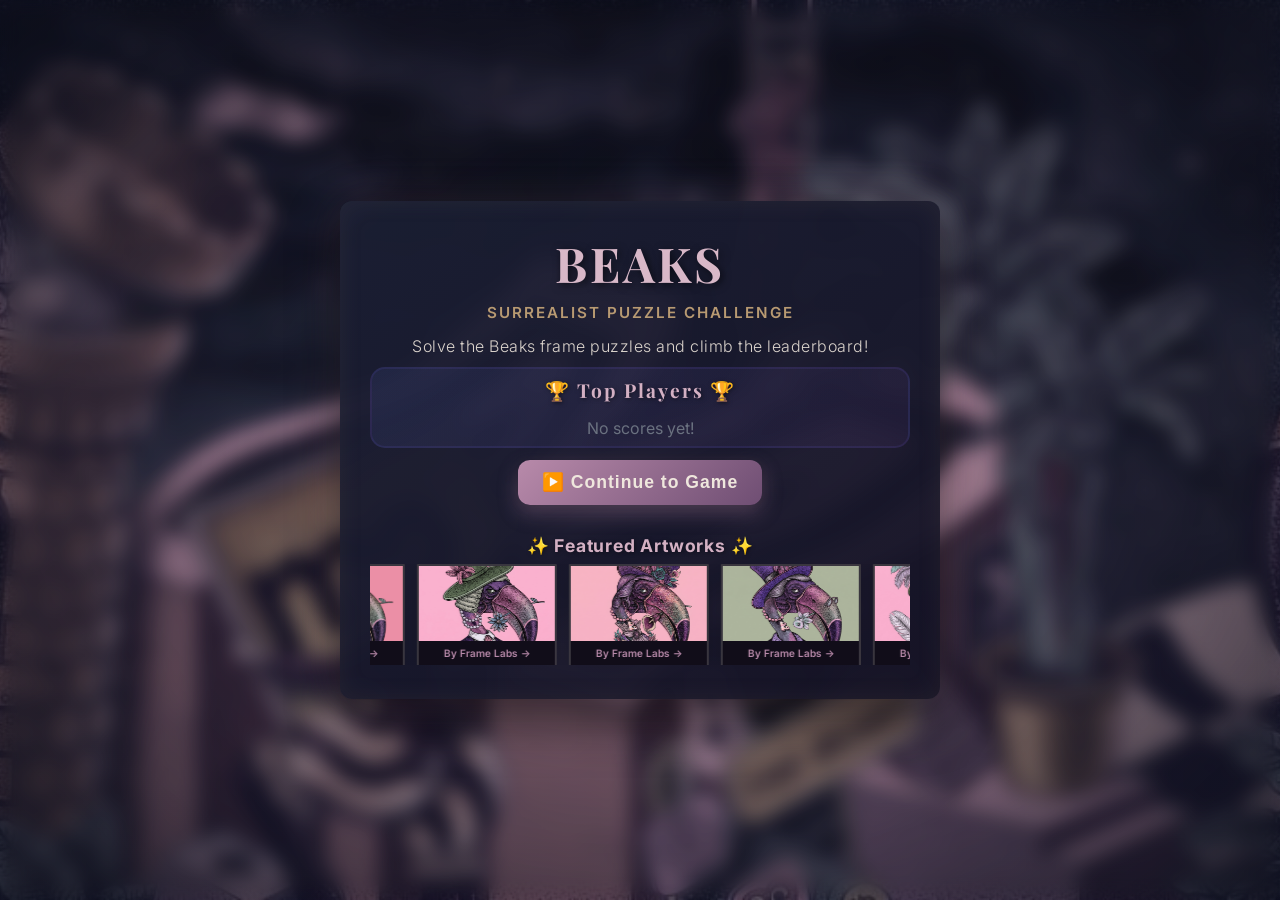
==== commit ac494fcd: "optimized load speed" ====
--- a/game.html
+++ b/game.html
@@ -6,6 +6,8 @@
     <title>Beaks</title>
     <link rel="stylesheet" href="styles.css">
     <link rel="stylesheet" href="beaks-theme.css">
+    <link rel="preconnect" href="https://fonts.googleapis.com">
+    <link rel="preconnect" href="https://fonts.gstatic.com" crossorigin>
     <link href="https://fonts.googleapis.com/css2?family=Inter:wght@400;600;700;800&display=swap" rel="stylesheet">
     <link href="https://fonts.googleapis.com/css2?family=Playfair+Display:wght@400;600;700&display=swap" rel="stylesheet">
 </head>
--- a/styles.css
+++ b/styles.css
@@ -389,6 +389,8 @@
     margin: 6px 0 4px 0;
     max-height: 130px;
     overflow: hidden;
+    content-visibility: auto;
+    contain-intrinsic-size: 130px;
 }
 
 .gallery-title {
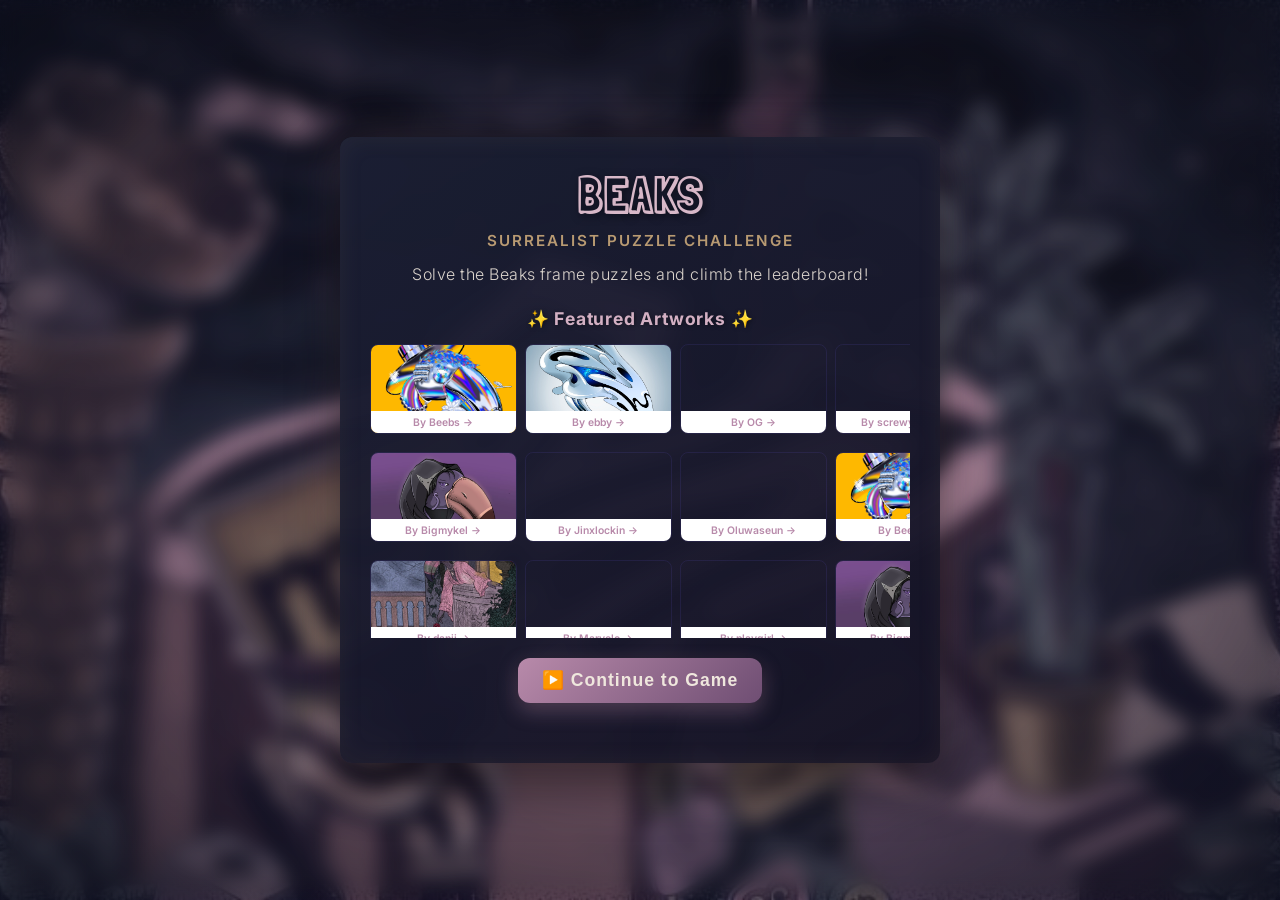
==== commit 304a410a: "First major Commit with all sourced arts" ====
--- a/game.html
+++ b/game.html
@@ -4,12 +4,12 @@
     <meta charset="UTF-8">
     <meta name="viewport" content="width=device-width, initial-scale=1.0">
     <title>Beaks</title>
-    <link rel="stylesheet" href="styles.css">
-    <link rel="stylesheet" href="beaks-theme.css">
+    <link rel="stylesheet" href="styles.css?v=3">
+    <link rel="stylesheet" href="beaks-theme.css?v=3">
     <link rel="preconnect" href="https://fonts.googleapis.com">
     <link rel="preconnect" href="https://fonts.gstatic.com" crossorigin>
     <link href="https://fonts.googleapis.com/css2?family=Inter:wght@400;600;700;800&display=swap" rel="stylesheet">
-    <link href="https://fonts.googleapis.com/css2?family=Playfair+Display:wght@400;600;700&display=swap" rel="stylesheet">
+    <link href="https://fonts.googleapis.com/css2?family=Londrina+Shadow&family=Pinyon+Script&display=swap" rel="stylesheet">
 </head>
 <body>
     <div class="background"></div>
@@ -19,28 +19,31 @@
     <!-- Start Screen -->
     <div class="start-screen" id="startScreen">
         <div class="start-modal">
-            <div class="start-title">BEAKS</div>
+            <div class="title-lockup start-title-lockup" aria-label="Beaks title">
+                <span class="title-ornament title-ornament-left" aria-hidden="true"></span>
+                <div class="start-title">BEAKS</div>
+                <span class="title-ornament title-ornament-right" aria-hidden="true"></span>
+            </div>
             <div class="start-subtitle">Surrealist Puzzle Challenge</div>
             <p class="start-description">Solve the Beaks frame puzzles and climb the leaderboard!</p>
             
-            <!-- Leaderboard Section on Front Page -->
-            <div class="front-page-leaderboard">
-                <h3>🏆 Top Players 🏆</h3>
-                <div class="leaderboard-list-front" id="leaderboardListFront"></div>
-            </div>
+            <!-- Art Gallery -->
+            <div class="art-gallery" id="artGallery"></div>
             
             <!-- Action Buttons -->
             <div class="front-page-buttons">
                 <button class="btn-start" onclick="goToGame()" aria-label="Continue to game" title="Continue to game">▶️ Continue to Game</button>
             </div>
-            
-            <!-- Art Gallery -->
-            <div class="art-gallery" id="artGallery"></div>
         </div>
     </div>
     
     <div class="container" id="gameContainer" style="display: none;">
-            <div class="header">            <button class="btn-back" onclick="stopGame()" aria-label="Back" title="Back to home">←</button>            <div class="title">BEAKS</div>
+            <div class="header">            <button class="btn-back" onclick="stopGame()" aria-label="Back" title="Back to home">←</button>
+            <div class="title-lockup header-title-lockup" aria-label="Beaks title">
+                <span class="title-ornament title-ornament-left" aria-hidden="true"></span>
+                <div class="title">BEAKS</div>
+                <span class="title-ornament title-ornament-right" aria-hidden="true"></span>
+            </div>
             <div class="subtitle">Surrealist Puzzle Challenge</div>
             <div class="art-indicator" id="artIndicator">🎲 Ready to play</div>
         </div>
@@ -67,9 +70,9 @@
                 <option value="5">5×5 (Hard)</option>
             </select>
             <button class="btn-primary" onclick="shufflePuzzle()">🔀 SHUFFLE</button>
-            <button class="btn-secondary" onclick="resetGame()">🔄 RESET</button>
-            <button class="btn-start-game" onclick="startTimer()">▶️ START</button>
-            <button class="btn-stop" onclick="pauseGame()">⏹️ STOP</button>
+            <button class="btn-secondary" onclick="resetGame()">↩️ RESET</button>
+            <button class="btn-start-game" onclick="startTimer()">🟢 START</button>
+            <button class="btn-stop" onclick="pauseGame()">🛑 STOP</button>
         </div>
 
         <div class="puzzle-container">
@@ -120,6 +123,6 @@
     <div id="modalRoot"></div>
     <div id="toastRoot" aria-live="polite" aria-atomic="true"></div>
 
-    <script src="script.js"></script>
+    <script src="script.js?v=3"></script>
 </body>
 </html>
--- a/styles.css
+++ b/styles.css
@@ -230,9 +230,9 @@
 .start-modal {
     background: var(--bg-primary);
     border-radius: 30px;
-    padding: 28px 25px;
-    text-align: center;
-    max-width: 500px;
+    padding: 28px 20px;
+    text-align: center;
+    max-width: 600px;
     width: 90%;
     box-shadow: 0 30px 100px var(--shadow-color);
     animation: modalSlideIn 0.5s cubic-bezier(0.34, 1.56, 0.64, 1);
@@ -386,11 +386,11 @@
 }
 
 .art-gallery {
-    margin: 6px 0 4px 0;
-    max-height: 130px;
+    margin: 20px 0 20px 0;
+    max-height: 330px;
     overflow: hidden;
-    content-visibility: auto;
-    contain-intrinsic-size: 130px;
+    width: 100%;
+    position: relative;
 }
 
 .gallery-title {
@@ -398,13 +398,27 @@
     font-weight: 700;
     color: var(--bg-gradient-1);
     text-align: center;
-    margin-bottom: 8px;
+    margin-bottom: 15px;
 }
 
 .gallery-grid {
     display: grid;
-    grid-template-columns: repeat(3, 1fr);
-    gap: 12px;
+    grid-template-rows: repeat(3, 100px);
+    grid-auto-flow: column;
+    grid-auto-columns: minmax(120px, 1fr);
+    gap: 8px;
+    width: 400%;
+    will-change: transform;
+    height: auto;
+}
+
+@keyframes galleryScroll {
+    0% { transform: translateX(0); }
+    100% { transform: translateX(-75%); }
+}
+
+.gallery-grid.animate {
+    animation: galleryScroll 60s linear infinite;
 }
 
 /* Film-strip / marquee styles */
@@ -472,10 +486,13 @@
 .gallery-item {
     position: relative;
     cursor: pointer;
-    border-radius: 10px;
+    border-radius: 8px;
     overflow: hidden;
     transition: transform 0.3s ease, box-shadow 0.3s ease;
-    border: 2px solid var(--border-color);
+    border: 1px solid var(--border-color);
+    width: 100%;
+    aspect-ratio: 2 / 1;
+    min-height: 90px;
 }
 
 .gallery-item:hover {
@@ -485,7 +502,7 @@
 
 .gallery-img {
     width: 100%;
-    height: 120px;
+    height: 100%;
     object-fit: cover;
     display: block;
 }
@@ -495,18 +512,26 @@
     bottom: 0;
     left: 0;
     right: 0;
-    background: linear-gradient(to top, rgba(0, 0, 0, 0.8), transparent);
-    padding: 8px;
-    text-align: center;
+    background: #FFFFFF;
+    padding: 4px 6px;
+    text-align: center;
+    display: flex;
+    align-items: center;
+    justify-content: center;
+    height: 25%;
 }
 
 .artist-link {
-    font-size: 0.75em;
-    color: white;
+    font-size: 0.65em;
+    color: #333333;
     text-decoration: none;
     font-weight: 700;
     display: block;
+    text-shadow: none;
     transition: all 0.3s ease;
+    white-space: nowrap;
+    overflow: hidden;
+    text-overflow: ellipsis;
 }
 
 .artist-link:hover {
--- a/beaks-theme.css
+++ b/beaks-theme.css
@@ -138,7 +138,7 @@
 }
 
 .start-title {
-    font-family: 'Playfair Display', serif !important;
+    font-family: 'Londrina Shadow', serif !important;
     color: #D8B8C8 !important;
     font-size: 3em !important;
     font-weight: 700 !important;
@@ -167,7 +167,6 @@
 
 .front-page-leaderboard h3 {
     color: #D3B0C3 !important;
-    font-family: 'Playfair Display', serif !important;
     font-size: 1.2em !important;
     letter-spacing: 2px;
     text-shadow: 1px 1px 4px rgba(0, 0, 0, 0.5);
@@ -185,7 +184,7 @@
 }
 
 .title {
-    font-family: 'Playfair Display', serif !important;
+    font-family: 'Londrina Shadow', serif !important;
     color: #D8B8C8 !important;
     font-size: 2.2em !important;
     letter-spacing: 2px;
@@ -214,6 +213,7 @@
 }
 
 .gallery-title {
+    font-family: 'Inter', sans-serif !important;
     color: #D3B0C3 !important;
     letter-spacing: 0.8px;
     text-shadow: 1px 1px 4px rgba(0, 0, 0, 0.45);
@@ -238,7 +238,7 @@
 }
 
 .stat-value {
-    font-family: 'Playfair Display', serif !important;
+    font-family: 'Londrina Shadow', serif !important;
     color: var(--dusty-rose) !important;
     font-size: 2.2em !important;
     font-weight: 700;
@@ -371,7 +371,7 @@
     border: none !important;
     border-radius: 1px;
     color: var(--soft-cream) !important;
-    font-family: 'Playfair Display', serif;
+    font-family: 'Inter', sans-serif;
     font-size: 1.3em !important;
     font-weight: 700;
     box-shadow: 0 4px 12px rgba(217, 143, 181, 0.4), inset 0 1px 0 rgba(255, 255, 255, 0.2);
@@ -413,7 +413,7 @@
 
 .message {
     color: var(--gold-accent) !important;
-    font-family: 'Playfair Display', serif !important;
+    font-family: 'Inter', sans-serif !important;
     font-size: 1.1em !important;
     letter-spacing: 1px;
     text-shadow: 1px 1px 4px rgba(0, 0, 0, 0.5);
@@ -433,7 +433,7 @@
     background: linear-gradient(135deg, var(--gold-accent) 0%, var(--dusty-rose) 100%) !important;
     color: var(--midnight-purple) !important;
     border: 2px solid rgba(217, 143, 181, 0.3);
-    font-family: 'Playfair Display', serif;
+    font-family: 'Londrina Shadow', serif;
     font-weight: 700;
     letter-spacing: 1px;
     box-shadow: 0 8px 30px rgba(201, 163, 93, 0.4);
@@ -601,7 +601,7 @@
 
 .leaderboard-title {
     color: var(--dusty-rose) !important;
-    font-family: 'Playfair Display', serif !important;
+    font-family: 'Londrina Shadow', serif !important;
     font-size: 1.3em !important;
     letter-spacing: 2px;
     text-shadow: 1px 1px 4px rgba(0, 0, 0, 0.5);
